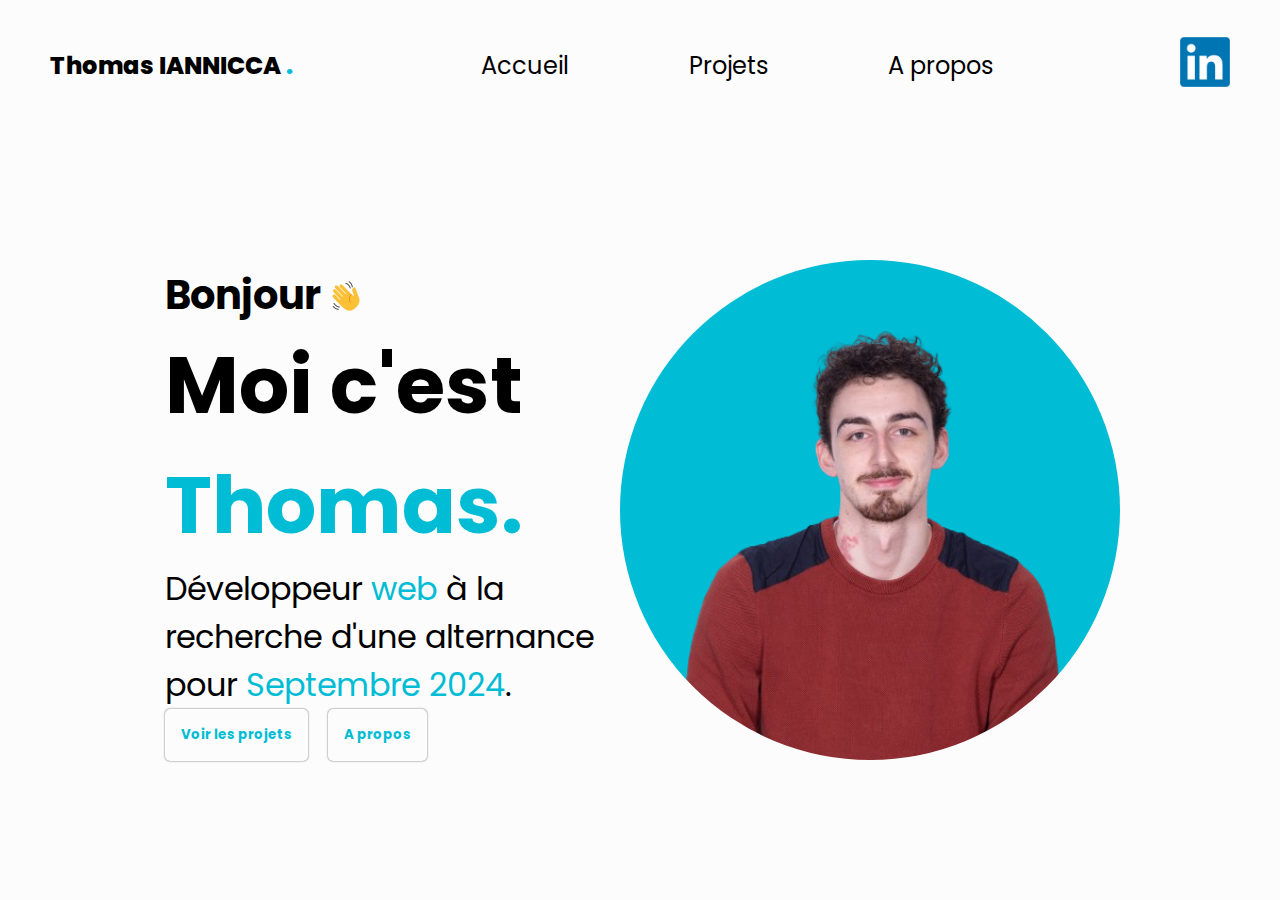
==== index.html @ 78a7fd1e "Add files via upload" ====
<!DOCTYPE html>
<html lang="en">
<head>
    <meta charset="UTF-8">
    <meta name="viewport" content="width=device-width, initial-scale=1.0">
    <link rel="stylesheet" href="./css/global.css">
    <link rel="stylesheet" href="./css/home.css">
    <title>Portfolio</title>
</head>
<body>
    <header class="header">
        <div class="header_logo">
            <a href="./index.html"><p>Thomas IANNICCA <span class="blue-color">.</span></p></a>
        </div>
        <nav class ="header_nav">
            <div class="nav_container">
                    <a href="./index.html">Accueil</a>
                    <a href="./projects.html">Projets</a>
                    <a href="./about.html">A propos</a>
            </div>
        </nav>
        <div class="header_social-links">
            <a href="https://www.linkedin.com/in/thomas-iannicca/"><img src="./images/linkedin-logo.png" alt=""></a>
        </div>
        <div class="burger-menu">
            <img class ="burger-menu__img"src="./images/menu.png" alt="">
        </div>
    </header>
    <section class="presentation">
        <div class="presentation_content">
            <div class="presentation_content_title">
                <h1>Bonjour <img src="./images/emoji-hello.png" alt=""></h1>
                <h2>Moi c'est <span class="blue-color">Thomas.</span></h2>
                <p>Développeur <span class="blue-color">web</span> à la recherche d'une alternance pour <span class="blue-color">Septembre 2024</span>.</p>
                <div class="presentation_content_nav">
                    <a href="./projects.html"><button class="blue-color">Voir les projets</button></a>
                    <a href="./about.html"><button class="blue-color">A propos</button></a>
                </div>    
            </div>
            <div class="presentation_content_image">
                <figure>
                   <img src="./images/profile-picture.png" alt="Photo de profil">
                </figure>
            </div>
        </div>
    </section>
    <script src="script.js"></script>

</body>
</html>
---- css/global.css ----
@import url('https://fonts.googleapis.com/css2?family=Poppins:ital,wght@0,100;0,200;0,300;0,400;0,500;0,600;0,700;0,800;0,900;1,100;1,200;1,300;1,400;1,500;1,600;1,700;1,800;1,900&display=swap');

*{
    margin: 0;
    padding: 0;
    box-sizing: border-box;
    font-family: "Poppins", sans-serif;
}

h1{
    font-size: 5rem;
}

a{
    text-decoration: none;
    color: #000;
}

p{
    font-size: 1rem;
}

body{
    position: relative;
    background-color: #FCFCFD;

}

.blue-color{
    color:#00BCD4;
}

.header{
    display: flex;
    justify-content: space-between;
    align-items: center;
    height: 130px;
    width: 100%;
    position: absolute;
    padding: 0 50px;
}

.nav_container{
    display: flex;
    justify-content: center;
    align-items: center;
}

.header_nav a {
    margin : 0 50px;
    font-size: 1.5rem;
    padding: 10px;
    color: #000;
}

.header_nav a:hover {
   color: #00BCD4;
   border-bottom: 2px solid #00BCD4;
}

.header_logo{
    font-weight: 800;
}

.header_logo p{
    font-size: 1.5rem;
}

.header_social-links:hover{
    scale: 1.1;
}

.header_social-links img{
    width: 50px;
    height: 50px;
}

.burger-menu{
    height: 50px;
    width: 50px;
    display: none;
}

.burger-menu img{
    object-fit: cover;    
    height: 100%;
    width: 100%;
}

@media screen and (max-width: 1020px) {

    .burger-menu{
        display: block;
        margin-right: 10px;
        z-index: 2;
    }
    
    .header{
        padding: 0;
    }

    .header_nav{
        position: absolute;
        top: 0px;
        height: 100vh;
        background-color: #FCFCFD;
        margin: 0;
        padding: 0;
        z-index: 1;
        width: 100%;
        display: none;
        justify-content: center;
        align-items: center;
    }

    .nav_container{
        height: 100%;
        flex-direction: column;
    }

    .header_nav a{
        text-align: center;
        display: flex;
        justify-content: center;
        align-items: center;
        color: #00BCD4;
        height: 100px;
        width: 100%;
        margin: 0;
    }

    .header_nav a:hover{
        border: none;
    }

    .open{
        display: block;
    }

    .header_logo {
        margin-left: 10px;
    }    
    
    .header_logo p{
        font-size: 1rem;
    }
}

@media screen and (max-width: 510px) {
    .burger-menu, .header_social-links img{
        height: 30px;
        width: 30px;
    }
}
---- css/home.css ----
/*----------------------------------CONTENT---------------------------*/
.presentation{
    background-color: #FCFCFD;
    min-height: 100vh;
    width: 100vw;
    display: flex;
    justify-content: center;
    align-items: center;
}

.presentation_content{
    margin-top: 150px;;
    display: flex;
    justify-content: space-between;
    width : 75%;
    margin-bottom : 25px;
}

.presentation_content_title{
    display: flex;
    flex-direction: column;
    justify-content: space-evenly;
    padding: 5px;
    margin-right: 15px;
}

.presentation_content_title h1{
    position: relative;
    font-size: 2.5rem;
}

.presentation_content_title h2{
    font-size: 5rem;
}

.presentation_content_title p{
    font-size: 2em;
}

.presentation_content_title img{
    width: 30px;
    height: 30px;
    position: absolute;
    top: 16px;
    left: 166px;
}

.presentation_content_nav{
    width: 100%;
    display: flex;
    justify-content: flex-start;
}

.presentation_content_nav button{
    border: none;
    padding: 16px;
    border-radius: 5px;
    box-shadow: 0px 0px 2px 0px #555;    
    background-color: #FCFCFD;
    margin-right: 20px;
    font-weight: 700;
}

.presentation_content_nav button:hover{
    background-color: #00BCD4;
    color: #fff;
    cursor: pointer;
}

.presentation_content_image figure{
    height: 500px;
    width: 500px;
    border-radius:50%;
    overflow: hidden;
}

.presentation_content_image img{
    object-fit: cover;
    width: 100%;
    height: 100%;    
}

/*---------------------- RESPONSIVE-----------------------*/

@media screen and (max-width: 1220px) {
    .presentation_content{
        width : 90%;
        margin-top: 100px;
        flex-direction: column;
        justify-content: center;
        align-items: center;

    }

    .presentation_content_title{
        margin-right: 0;
        margin-bottom: 15px;
        justify-content: center;
        align-items: center;
    }

    .presentation_content_title img{
        top: 0;
        left: 105px;
    }

    .presentation_content_title h1, .presentation_content_title p{
        font-size: 1.5rem;
        text-align: center;
        margin: 20px;
    }
    
    .presentation_content_title h2{
        font-size: 3rem;
        text-align: center;
    }

    .presentation_content_nav{
        justify-content: center;
    }

     .presentation_content_image figure{
            height: 400px;
            width: 400px;
    }
        
}

@media screen and (max-width: 520px) {

    .presentation_content_title{
        margin-bottom: 80px;
    }

    .presentation_content_title h1, .presentation_content_title p{
        font-size: 1rem;
    }
    
    .presentation_content_title h2{
        font-size: 2rem;
    }

    .presentation_content_title img{
        top: -2px;
        left: 69px;
        height: 25px;
        width: 25px;
    }


    .presentation_content_image figure{       
        height: 300px;
        width: 300px;
}
}
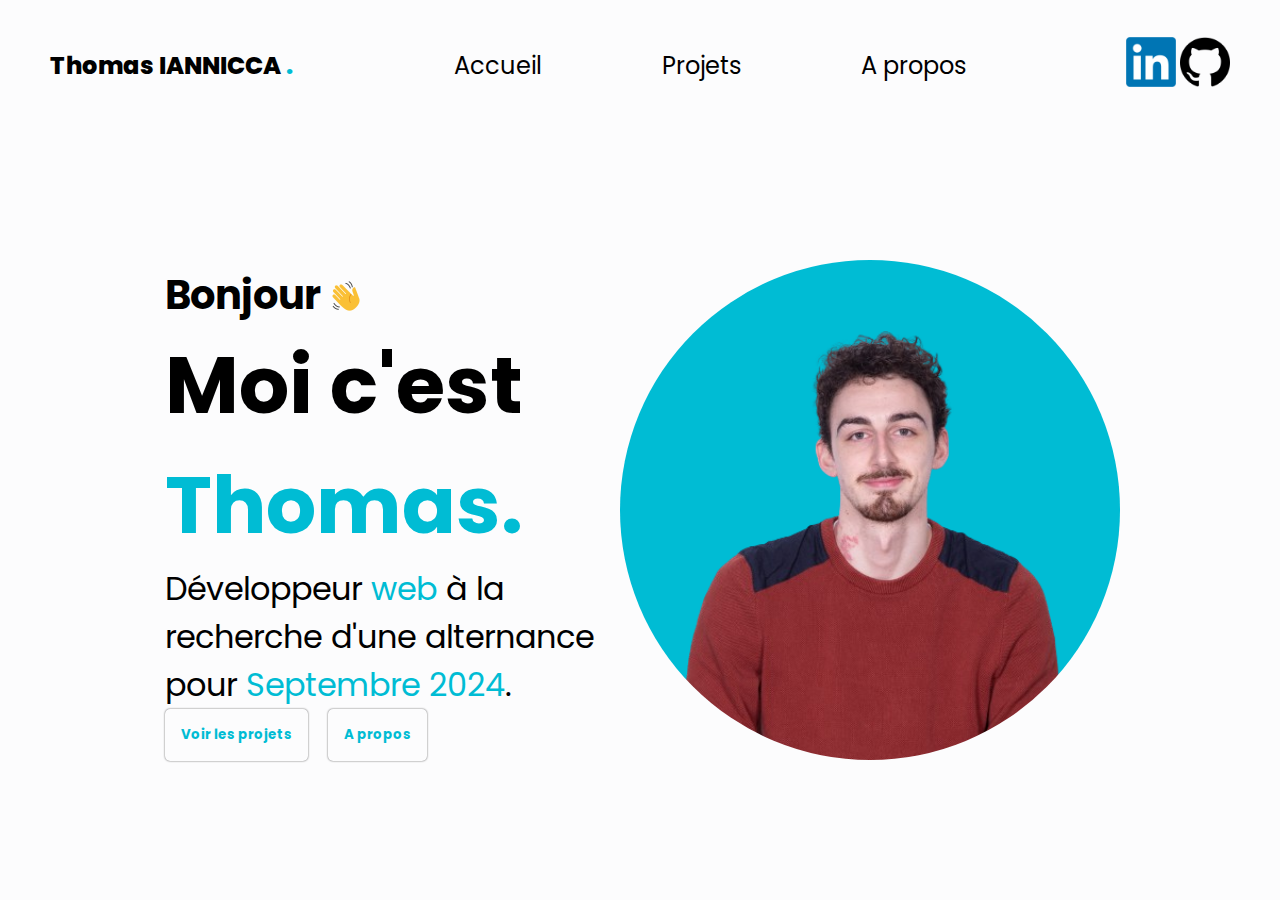
==== commit dbf16aed: "ajout profil github et publication projet OPaddock" ====
--- a/index.html
+++ b/index.html
@@ -1,5 +1,5 @@
 <!DOCTYPE html>
-<html lang="en">
+<html lang="fr">
 <head>
     <meta charset="UTF-8">
     <meta name="viewport" content="width=device-width, initial-scale=1.0">
@@ -20,7 +20,8 @@
             </div>
         </nav>
         <div class="header_social-links">
-            <a href="https://www.linkedin.com/in/thomas-iannicca/"><img src="./images/linkedin-logo.png" alt=""></a>
+            <a href="https://www.linkedin.com/in/thomas-iannicca/"><img src="./images/linkedin-logo.png" alt="Logo Linkedin"></a>
+            <a href="https://github.com/ThomasIANNICCA"><img src="./images/logo-github.png" alt="Logo GitHub"></a>
         </div>
         <div class="burger-menu">
             <img class ="burger-menu__img"src="./images/menu.png" alt="">
--- a/css/global.css
+++ b/css/global.css
@@ -66,7 +66,7 @@
     font-size: 1.5rem;
 }
 
-.header_social-links:hover{
+.header_social-links img:hover{
     scale: 1.1;
 }
 
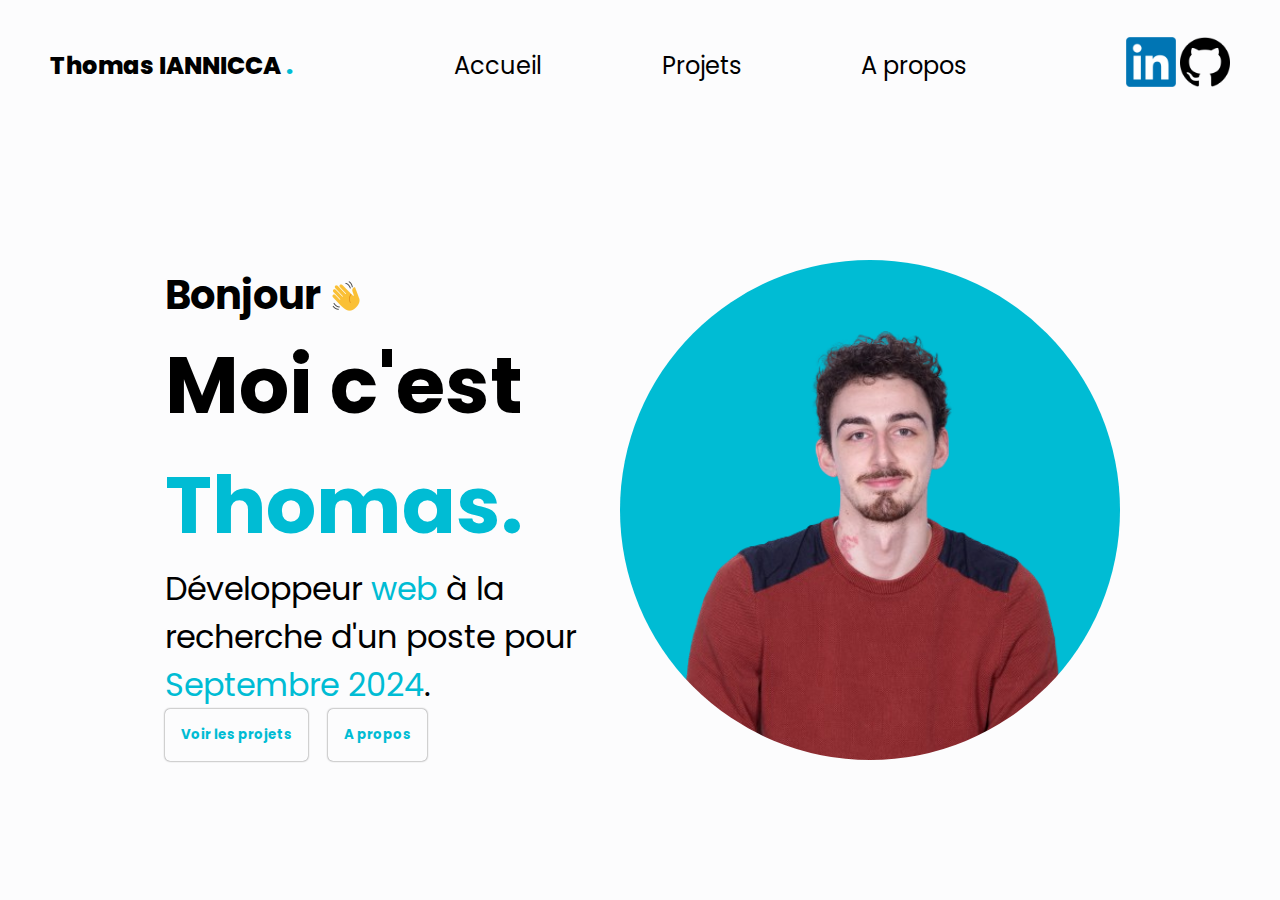
==== commit 20c0aac3: "ajout contenu" ====
--- a/index.html
+++ b/index.html
@@ -32,7 +32,7 @@
             <div class="presentation_content_title">
                 <h1>Bonjour <img src="./images/emoji-hello.png" alt=""></h1>
                 <h2>Moi c'est <span class="blue-color">Thomas.</span></h2>
-                <p>Développeur <span class="blue-color">web</span> à la recherche d'une alternance pour <span class="blue-color">Septembre 2024</span>.</p>
+                <p>Développeur <span class="blue-color">web</span> à la recherche d'un poste pour <span class="blue-color">Septembre 2024</span>.</p>
                 <div class="presentation_content_nav">
                     <a href="./projects.html"><button class="blue-color">Voir les projets</button></a>
                     <a href="./about.html"><button class="blue-color">A propos</button></a>
